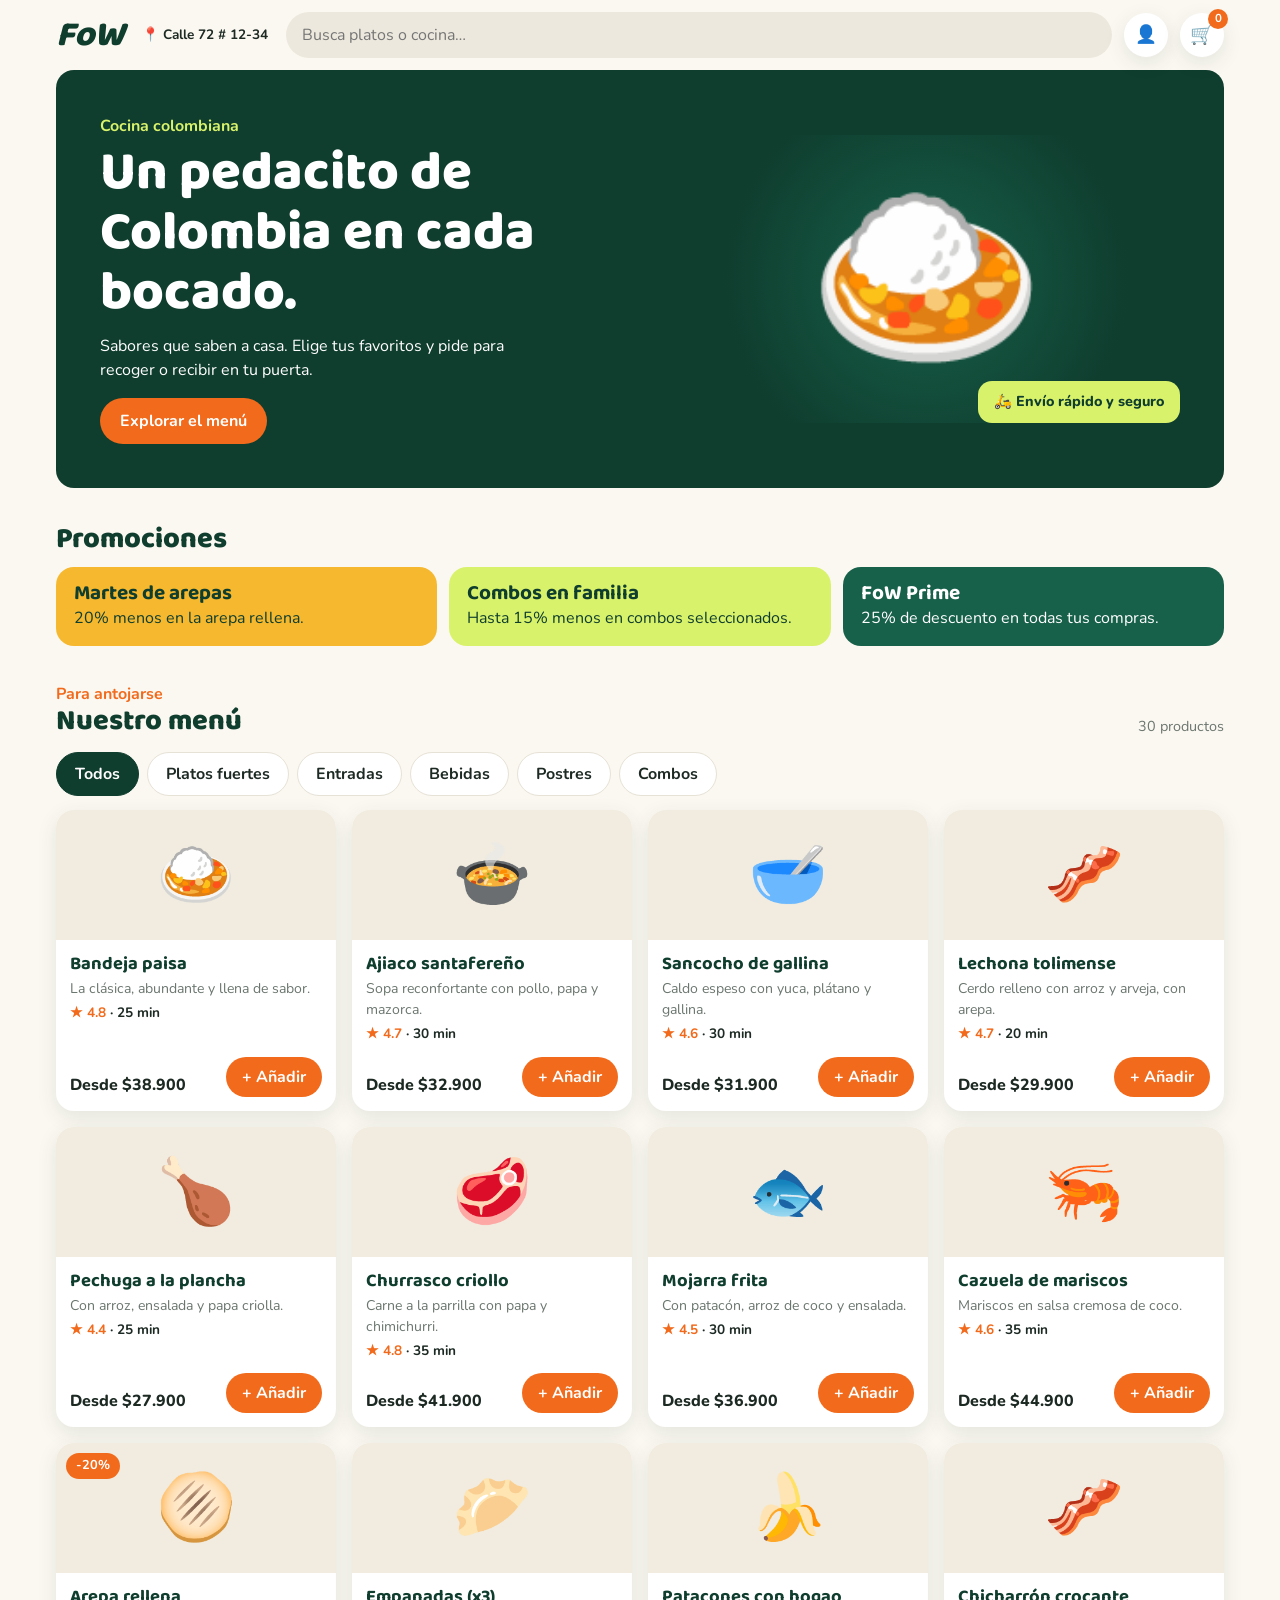
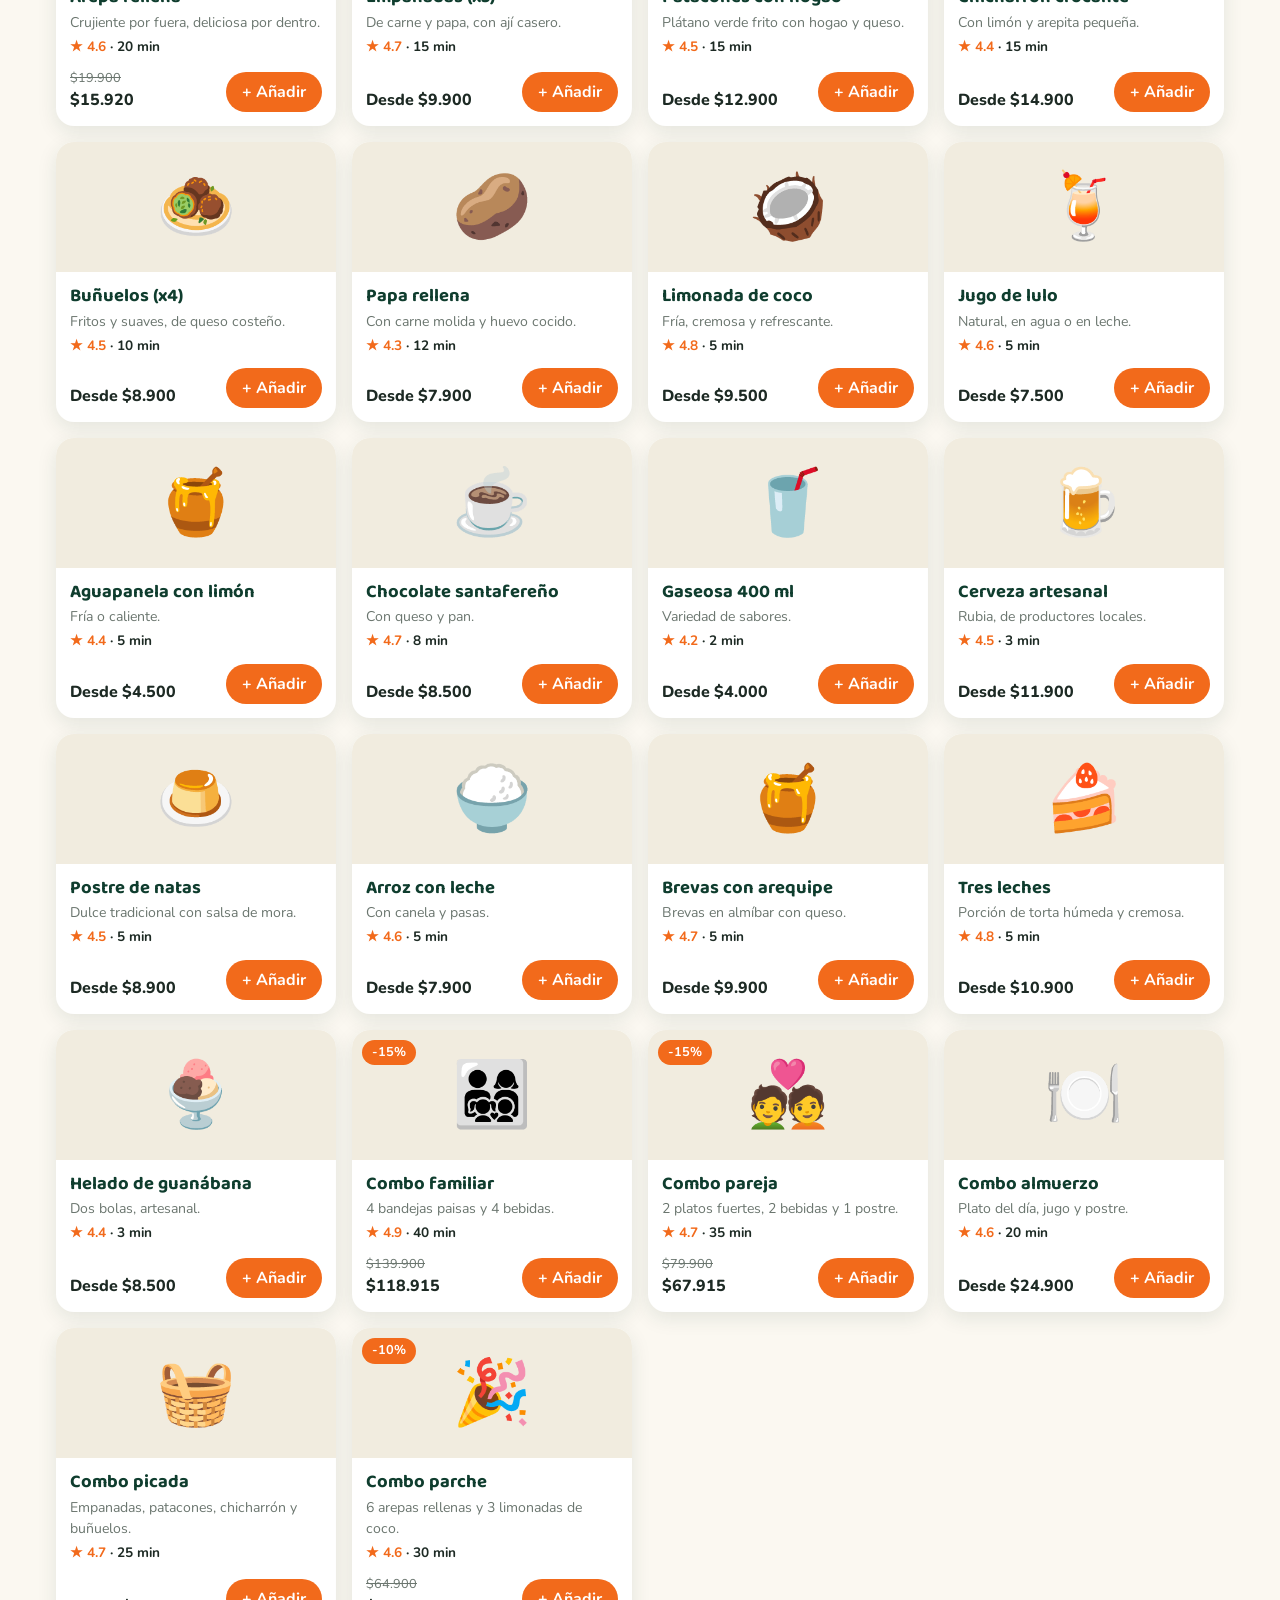
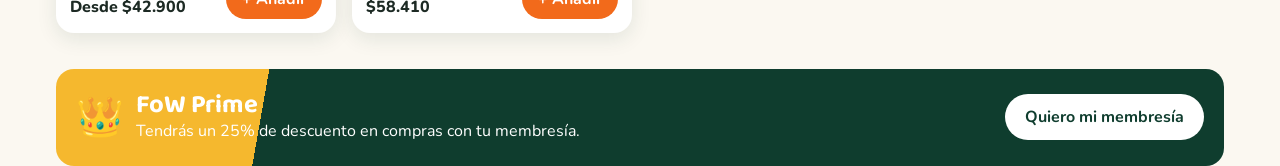
==== food-on-wheels/cliente/index.html @ 24bee3ff "feat: fronted terminado en espera del backend" ====
<!DOCTYPE html>
<html lang="es">
<head>
<meta charset="UTF-8">
<meta name="viewport" content="width=device-width, initial-scale=1">
<title>FoW – Food on Wheels</title>
<link rel="preconnect" href="https://fonts.googleapis.com">
<link rel="preconnect" href="https://fonts.gstatic.com" crossorigin>
<link href="https://fonts.googleapis.com/css2?family=Baloo+2:wght@600;800&family=Nunito:wght@400;600;700&display=swap" rel="stylesheet">
<link rel="stylesheet" href="css/cliente.css">
</head>
<body>

<header class="top">
  <a href="#inicio" class="logo">FoW</a>
  <button class="dir" type="button" aria-label="Dirección de entrega">📍 Calle 72 # 12-34</button>
  <label class="buscador">
    <span class="sr">Buscar</span>
    <input type="search" id="buscar" placeholder="Busca platos o cocina…">
  </label>
  <button class="btn-icono" id="btnCuenta" type="button" aria-label="Mi cuenta">👤</button>
  <button class="btn-icono" id="btnCarrito" type="button" aria-label="Abrir carrito">🛒<span class="burbuja" id="contador">0</span></button>
</header>

<main id="inicio">
  <section class="hero">
    <div class="hero-texto">
      <p class="hero-etiqueta">Cocina colombiana</p>
      <h1>Un pedacito de Colombia en cada bocado.</h1>
      <p>Sabores que saben a casa. Elige tus favoritos y pide para recoger o recibir en tu puerta.</p>
      <a class="btn btn-naranja" href="#menu">Explorar el menú</a>
    </div>
    <div class="hero-plato" aria-hidden="true">🍛<span class="sello">🛵 Envío rápido y seguro</span></div>
  </section>

  <section class="promos" id="promos" aria-labelledby="t-promos">
    <h2 id="t-promos">Promociones</h2>
    <div class="promos-lista" id="listaPromos"></div>
  </section>

  <section class="menu" id="menu" aria-labelledby="t-menu">
    <div class="menu-cab">
      <div>
        <p class="etiqueta-naranja">Para antojarse</p>
        <h2 id="t-menu">Nuestro menú</h2>
      </div>
      <p class="menu-info" id="infoResultados"></p>
    </div>
    <nav class="categorias" id="categorias" aria-label="Categorías"></nav>
    <div class="grilla" id="grilla"></div>
  </section>

  <section class="prime" id="prime">
    <span class="prime-corona" aria-hidden="true">👑</span>
    <div>
      <h2>FoW Prime</h2>
      <p>Tendrás un 25% de descuento en compras con tu membresía.</p>
    </div>
    <button class="btn btn-blanco" id="btnPrime" type="button">Quiero mi membresía</button>
  </section>
</main>

<nav class="nav-movil" aria-label="Navegación principal">
  <a href="#inicio" class="activo">🏠<span>Inicio</span></a>
  <a href="#menu">🔍<span>Menú</span></a>
  <a href="#promos">🏷️<span>Ofertas</span></a>
  <button type="button" id="btnCuenta2">👤<span>Cuenta</span></button>
</nav>

<!-- Carrito -->
<div class="velo" id="velo" hidden></div>
<aside class="carrito" id="carrito" aria-label="Tu pedido" aria-hidden="true">
  <header class="carrito-cab">
    <h2>Tu pedido</h2>
    <button class="btn-icono" id="cerrarCarrito" type="button" aria-label="Cerrar carrito">✕</button>
  </header>
  <div class="carrito-items" id="itemsCarrito"></div>
  <footer class="carrito-pie">
    <dl class="totales">
      <div><dt>Subtotal</dt><dd id="tSub">$0</dd></div>
      <div id="filaPrime" hidden><dt>Descuento Prime (25%)</dt><dd id="tPrime">$0</dd></div>
      <div class="total"><dt>Total estimado</dt><dd id="tTotal">$0</dd></div>
    </dl>
    <button class="btn btn-naranja btn-ancho" id="btnContinuar" type="button">Continuar</button>
  </footer>
</aside>

<!-- Iniciar sesión -->
<dialog id="dlgLogin">
  <form id="formLogin" class="form">
    <h2>Inicia sesión</h2>
    <p class="nota" id="msgLogin">Entra con tu cuenta para pedir y ver tus datos.</p>
    <label>Correo electrónico<input name="correo" type="email" required autocomplete="email" placeholder="maria@correo.com"></label>
    <label>Contraseña<input name="clave" type="password" required autocomplete="current-password"></label>
    <p class="error" id="errLogin" role="alert"></p>
    <div class="acciones">
      <button class="btn btn-gris" type="button" data-cerrar>Cancelar</button>
      <button class="btn btn-verde" type="submit">Entrar</button>
    </div>
    <p class="nota">¿Aún no tienes cuenta? <button class="enlace" type="button" data-ir="dlgRegistro">Crear cuenta</button></p>
  </form>
</dialog>

<!-- Crear cuenta -->
<dialog id="dlgRegistro">
  <form id="formRegistro" class="form">
    <h2>Únete a la mesa</h2>
    <p class="nota">Crea tu cuenta para poder pedir y guardar tus datos.</p>
    <label>Nombre completo<input name="nombre" required placeholder="Ej. María López"></label>
    <label>Teléfono<input name="telefono" type="tel" required pattern="[0-9 ]{7,15}" placeholder="Ej. 300 123 4567"></label>
    <label>Correo electrónico<input name="correo" type="email" required autocomplete="email" placeholder="maria@correo.com"></label>
    <label>Contraseña (mínimo 6 caracteres)<input name="clave" type="password" required minlength="6" autocomplete="new-password"></label>
    <p class="error" id="errRegistro" role="alert"></p>
    <div class="acciones">
      <button class="btn btn-gris" type="button" data-cerrar>Cancelar</button>
      <button class="btn btn-verde" type="submit">Crear cuenta</button>
    </div>
    <p class="nota">¿Ya tienes cuenta? <button class="enlace" type="button" data-ir="dlgLogin">Inicia sesión</button></p>
  </form>
</dialog>

<!-- Perfil -->
<dialog id="dlgPerfil">
  <form id="formPerfil" class="form">
    <div class="perfil-cab">
      <span class="avatar" id="avatar" aria-hidden="true"></span>
      <div><h2>Mi perfil</h2><p class="insignia" id="estadoPrime"></p></div>
      <button class="btn-icono" type="button" data-cerrar aria-label="Cerrar">✕</button>
    </div>
    <label>Nombre completo<input name="nombre" required></label>
    <label>Teléfono<input name="telefono" type="tel" required pattern="[0-9 ]{7,15}"></label>
    <label>Correo electrónico<input name="correo" type="email" readonly></label>
    <label>Dirección habitual<input name="direccion" placeholder="Calle 72 # 12-34, Apto 201"></label>
    <label>Nueva contraseña (opcional)<input name="clave" type="password" minlength="6" autocomplete="new-password"></label>
    <p class="error" id="errPerfil" role="alert"></p>
    <h3>Mis pedidos</h3>
    <ul class="pedidos" id="misPedidos"></ul>
    <div class="acciones">
      <button class="btn btn-gris" type="button" id="btnSalir">Cerrar sesión</button>
      <button class="btn btn-verde" type="submit">Guardar cambios</button>
    </div>
  </form>
</dialog>

<!-- Datos del pedido -->
<dialog id="dlgPedido">
  <form method="dialog" id="formPedido" class="form">
    <h2>Tus datos</h2>
    <label>Nombre completo<input name="nombre" required></label>
    <label>Teléfono<input name="telefono" type="tel" required></label>
    <label>¿Cómo lo quieres recibir?
      <select name="entrega" id="selEntrega">
        <option value="domicilio">Entrega a domicilio</option>
        <option value="recoger">Recoger en el local</option>
      </select>
    </label>
    <label id="lblDireccion">Dirección de entrega<input name="direccion" placeholder="Calle 72 # 12-34, Apto 201"></label>
    <label>Indicaciones adicionales (opcional)<input name="notas" placeholder="Ej. Llamar al portero"></label>
    <p class="nota">Esta es una solicitud de pedido, no una confirmación. Nos pondremos en contacto contigo para coordinar los detalles.</p>
    <div class="acciones">
      <button class="btn btn-gris" type="button" data-cerrar>Volver</button>
      <button class="btn btn-verde" type="submit">Enviar solicitud de pedido</button>
    </div>
  </form>
</dialog>

<div class="aviso" id="aviso" role="status" aria-live="polite"></div>

<script src="js/productos.js"></script>
<script src="js/cliente.js"></script>
</body>
</html>
---- food-on-wheels/cliente/css/cliente.css ----
:root{
  --verde:#0f3d2e; --verde-2:#17604a; --naranja:#f26a1b; --lima:#d9f26b; --amarillo:#f5b82e;
  --crema:#fbf8f1; --blanco:#fff; --tinta:#1d2a24; --gris:#6b766f; --linea:#e7e2d6;
  --radio:18px; --sombra:0 6px 20px rgba(15,61,46,.10);
  --f-titulo:"Baloo 2","Trebuchet MS",sans-serif; --f-texto:"Nunito","Segoe UI",sans-serif;
}
*{box-sizing:border-box;margin:0}
html{scroll-behavior:smooth;scroll-padding-top:90px}
body{font-family:var(--f-texto);background:var(--crema);color:var(--tinta);line-height:1.5;padding-bottom:76px}
h1,h2,h3,.logo{font-family:var(--f-titulo);line-height:1.1}
button,input,select{font:inherit;color:inherit}
button{cursor:pointer}
a{color:inherit;text-decoration:none}
:focus-visible{outline:3px solid var(--naranja);outline-offset:2px}
.sr{position:absolute;width:1px;height:1px;overflow:hidden;clip:rect(0 0 0 0)}
main,.top{max-width:1200px;margin-inline:auto}
main{padding:0 16px}

/* Encabezado */
.top{position:sticky;top:0;z-index:20;display:grid;grid-template-columns:auto 1fr auto auto;gap:10px 12px;align-items:center;padding:12px 16px;background:var(--crema)}
.logo{font-size:2.2rem;font-weight:800;color:var(--verde);font-style:italic}
.dir{justify-self:start;background:none;border:0;font-weight:700;font-size:.85rem}
.buscador{grid-column:1/-1;order:5}
.buscador input{width:100%;padding:11px 16px;border-radius:999px;border:0;background:#ece8dd}
.btn-icono{position:relative;width:44px;height:44px;border-radius:50%;border:0;background:var(--blanco);font-size:1.2rem;box-shadow:var(--sombra)}
.burbuja{position:absolute;top:-4px;right:-4px;min-width:20px;height:20px;padding:0 5px;border-radius:10px;background:var(--naranja);color:#fff;font-size:.72rem;font-weight:700;display:grid;place-items:center}

/* Botones */
.btn{display:inline-flex;align-items:center;justify-content:center;gap:6px;padding:11px 20px;border:0;border-radius:999px;font-weight:700}
.btn-naranja{background:var(--naranja);color:#fff}
.btn-verde{background:var(--verde);color:#fff}
.btn-gris{background:#ece8dd}
.btn-blanco{background:#fff;color:var(--verde)}
.btn-ancho{width:100%}
.btn:hover{filter:brightness(1.07)}

/* Hero */
.hero{display:grid;gap:16px;padding:24px;border-radius:var(--radio);background:var(--verde);color:#fff;overflow:hidden}
.hero-etiqueta{color:var(--lima);font-weight:700}
.hero h1{font-size:2.2rem;font-weight:800;margin:6px 0 10px}
.hero p{max-width:46ch}
.hero .btn{margin-top:16px}
.hero-plato{position:relative;display:grid;place-items:center;font-size:7rem;min-height:150px;background:radial-gradient(circle,var(--verde-2),transparent 70%)}
.sello{position:absolute;right:0;bottom:0;padding:10px 16px;border-radius:14px;background:var(--lima);color:var(--verde);font-size:.9rem;font-weight:800;font-family:var(--f-texto)}

/* Promos */
.promos,.menu{margin-top:36px}
.promos h2,.menu h2{font-size:1.8rem;font-weight:800;color:var(--verde)}
.promos-lista{display:grid;gap:12px;margin-top:12px}
.promo{display:block;text-align:left;width:100%;padding:16px 18px;border:0;border-radius:var(--radio);background:var(--amarillo);color:var(--verde)}
.promo:nth-child(2){background:var(--lima)}
.promo:nth-child(3){background:var(--verde-2);color:#fff}
.promo h3{font-size:1.3rem}

/* Menú */
.etiqueta-naranja{color:var(--naranja);font-weight:700}
.menu-cab{display:flex;flex-wrap:wrap;justify-content:space-between;align-items:end;gap:8px}
.menu-info{color:var(--gris);font-size:.9rem}
.categorias{display:flex;gap:8px;overflow-x:auto;padding:14px 0;scrollbar-width:none}
.chip{flex:none;padding:9px 18px;border:1px solid var(--linea);border-radius:999px;background:#fff;font-weight:700}
.chip[aria-pressed="true"]{background:var(--verde);border-color:var(--verde);color:#fff}
.grilla{display:grid;grid-template-columns:repeat(auto-fill,minmax(250px,1fr));gap:16px}
.tarjeta{display:flex;flex-direction:column;background:#fff;border-radius:var(--radio);box-shadow:var(--sombra);overflow:hidden}
.tarjeta-img{position:relative;display:grid;place-items:center;height:130px;font-size:4rem;background:#f1ecdf}
.etiqueta-desc{position:absolute;top:10px;left:10px;padding:3px 10px;border-radius:999px;background:var(--naranja);color:#fff;font-size:.8rem;font-weight:700}
.tarjeta-cuerpo{display:flex;flex-direction:column;gap:4px;flex:1;padding:14px}
.tarjeta h3{font-size:1.15rem;color:var(--verde)}
.tarjeta p{font-size:.88rem;color:var(--gris)}
.meta{font-size:.85rem;font-weight:700}
.meta b{color:var(--naranja)}
.tarjeta-pie{display:flex;justify-content:space-between;align-items:end;gap:8px;margin-top:auto;padding-top:8px}
.precio{font-weight:800}
.precio s{display:block;color:var(--gris);font-weight:400;font-size:.8rem}
.btn-anadir{padding:8px 16px;border:0;border-radius:999px;background:var(--naranja);color:#fff;font-weight:700}
.vacio{grid-column:1/-1;padding:32px;text-align:center;color:var(--gris)}

/* Prime */
.prime{display:grid;gap:12px;align-items:center;margin-top:36px;padding:20px;border-radius:var(--radio);background:linear-gradient(100deg,var(--amarillo) 0 18%,var(--verde) 18%);color:#fff}
.prime-corona{font-size:2.4rem}
.prime h2{font-size:1.6rem}

/* Carrito */
.velo{position:fixed;inset:0;z-index:30;background:rgba(15,40,30,.5)}
.carrito{position:fixed;top:0;right:0;bottom:0;z-index:40;display:flex;flex-direction:column;width:min(420px,100%);background:#fff;transform:translateX(100%);transition:transform .25s}
.carrito.abierto{transform:none}
.carrito-cab{display:flex;justify-content:space-between;align-items:center;padding:16px 20px;background:#e5efe8}
.carrito-items{flex:1;overflow-y:auto;padding:12px 20px}
.item{display:grid;grid-template-columns:56px 1fr auto;gap:12px;align-items:center;padding:12px 0;border-bottom:1px solid var(--linea)}
.item-emoji{display:grid;place-items:center;height:56px;border-radius:12px;background:#f1ecdf;font-size:1.9rem}
.item b{display:block}
.cantidad{display:flex;align-items:center;gap:8px}
.cantidad button{width:30px;height:30px;border-radius:50%;border:1px solid var(--naranja);background:#fff;color:var(--naranja);font-weight:800}
.carrito-pie{padding:16px 20px;border-top:1px solid var(--linea)}
.totales div{display:flex;justify-content:space-between;padding:2px 0}
.totales .total{margin:6px 0 14px;font-size:1.25rem;font-weight:800}

/* Formularios */
dialog{margin:auto;width:min(480px,calc(100% - 24px));padding:0;border:0;border-radius:var(--radio)}
dialog::backdrop{background:rgba(15,40,30,.55)}
.form{display:grid;gap:12px;padding:22px}
.form h2{color:var(--verde);font-size:1.6rem}
.form label{display:grid;gap:4px;font-size:.85rem;font-weight:700}
.form input,.form select{padding:11px 14px;border:1px solid var(--linea);border-radius:10px;background:#fbfaf6}
.nota{font-size:.8rem;color:var(--gris)}
.acciones{display:flex;justify-content:flex-end;gap:8px;flex-wrap:wrap}
.aviso{position:fixed;left:50%;bottom:90px;z-index:60;padding:12px 20px;border-radius:999px;background:var(--verde);color:#fff;font-weight:700;transform:translate(-50%,30px);opacity:0;pointer-events:none;transition:.25s}
.aviso.ver{transform:translate(-50%,0);opacity:1}

/* Navegación móvil */
.nav-movil{position:fixed;left:0;right:0;bottom:0;z-index:25;display:grid;grid-template-columns:repeat(4,1fr);background:#fff;border-top:1px solid var(--linea);padding:6px 0 10px}
.nav-movil a,.nav-movil button{display:grid;justify-items:center;border:0;background:none;font-size:1.2rem;color:var(--gris)}
.nav-movil span{font-size:.72rem;font-weight:700}
.nav-movil .activo{color:var(--verde)}

/* Tablet y PC */
@media (min-width:700px){
  .top{grid-template-columns:auto auto 1fr auto auto}
  .buscador{grid-column:auto;order:0}
  .promos-lista{grid-template-columns:repeat(3,1fr)}
  .prime{grid-template-columns:auto 1fr auto}
}
@media (min-width:960px){
  body{padding-bottom:0}
  .nav-movil{display:none}
  .hero{grid-template-columns:1.1fr 1fr;padding:44px;align-items:center}
  .hero h1{font-size:3.4rem}
  .hero-plato{font-size:12rem;min-height:260px}
}


/* Cuenta y perfil */
.error{min-height:1.1em;font-size:.85rem;font-weight:700;color:#b3261e}
.enlace{padding:0;border:0;background:none;color:var(--verde);font-weight:700;text-decoration:underline}
.perfil-cab{display:flex;align-items:center;gap:12px}
.perfil-cab .btn-icono{margin-left:auto;box-shadow:none;background:#ece8dd}
.avatar{display:grid;place-items:center;width:52px;height:52px;border-radius:50%;background:var(--naranja);color:#fff;font:800 1.5rem var(--f-titulo)}
.insignia{font-size:.85rem;color:var(--gris)}
.form h3{font-size:1.1rem;color:var(--verde)}
.pedidos{display:grid;gap:6px;max-height:140px;overflow-y:auto;padding:0;list-style:none;font-size:.88rem}
.pedidos li{display:grid;grid-template-columns:1fr auto auto;gap:12px;padding:8px 12px;border-radius:10px;background:#f4f1e8}
.pedidos em{color:var(--naranja);font-style:normal;font-weight:700}
#btnCuenta{font:800 1.1rem var(--f-titulo)}

/* Animaciones */
.btn,.btn-anadir,.btn-icono,.chip,.promo,.cantidad button{transition:transform .18s,box-shadow .18s,background .2s,color .2s,border-color .2s}
.btn:hover,.btn-anadir:hover,.promo:hover{transform:translateY(-2px);box-shadow:0 8px 18px rgba(15,61,46,.22)}
.btn-icono:hover{transform:scale(1.1)}
.btn:active,.btn-anadir:active,.btn-icono:active,.chip:active,.promo:active,.cantidad button:active{transform:scale(.94);box-shadow:none}
.chip:hover{border-color:var(--verde)}
.cantidad button:hover{background:var(--naranja);color:#fff}
.tarjeta{transition:transform .25s,box-shadow .25s;animation:entra .4s backwards;animation-delay:calc(var(--i,0)*35ms)}
.tarjeta:hover{transform:translateY(-6px);box-shadow:0 14px 28px rgba(15,61,46,.18)}
.tarjeta-img{transition:font-size .25s}
.tarjeta:hover .tarjeta-img{font-size:4.7rem}
.hero-plato{animation:flota 4s ease-in-out infinite}
.burbuja.pop{animation:pop .35s}
.item{animation:entra .3s backwards}
.velo{animation:aparece .25s}
dialog[open]{animation:abre .25s}
dialog[open]::backdrop{animation:aparece .25s}
@keyframes entra{from{opacity:0;transform:translateY(14px)}}
@keyframes flota{50%{transform:translateY(-8px)}}
@keyframes pop{50%{transform:scale(1.5)}}
@keyframes aparece{from{opacity:0}}
@keyframes abre{from{opacity:0;transform:translateY(20px) scale(.96)}}
@media (prefers-reduced-motion:reduce){*,::backdrop{transition:none!important;animation:none!important;scroll-behavior:auto!important}}

/* Productos agotados */
.tarjeta.agotado .tarjeta-img{filter:grayscale(1);opacity:.55}
.tarjeta.agotado h3{color:var(--gris)}
.etiqueta-agotado{background:#3b3b3b}
.btn-anadir:disabled{background:#c9c4b6;cursor:not-allowed;transform:none;box-shadow:none}
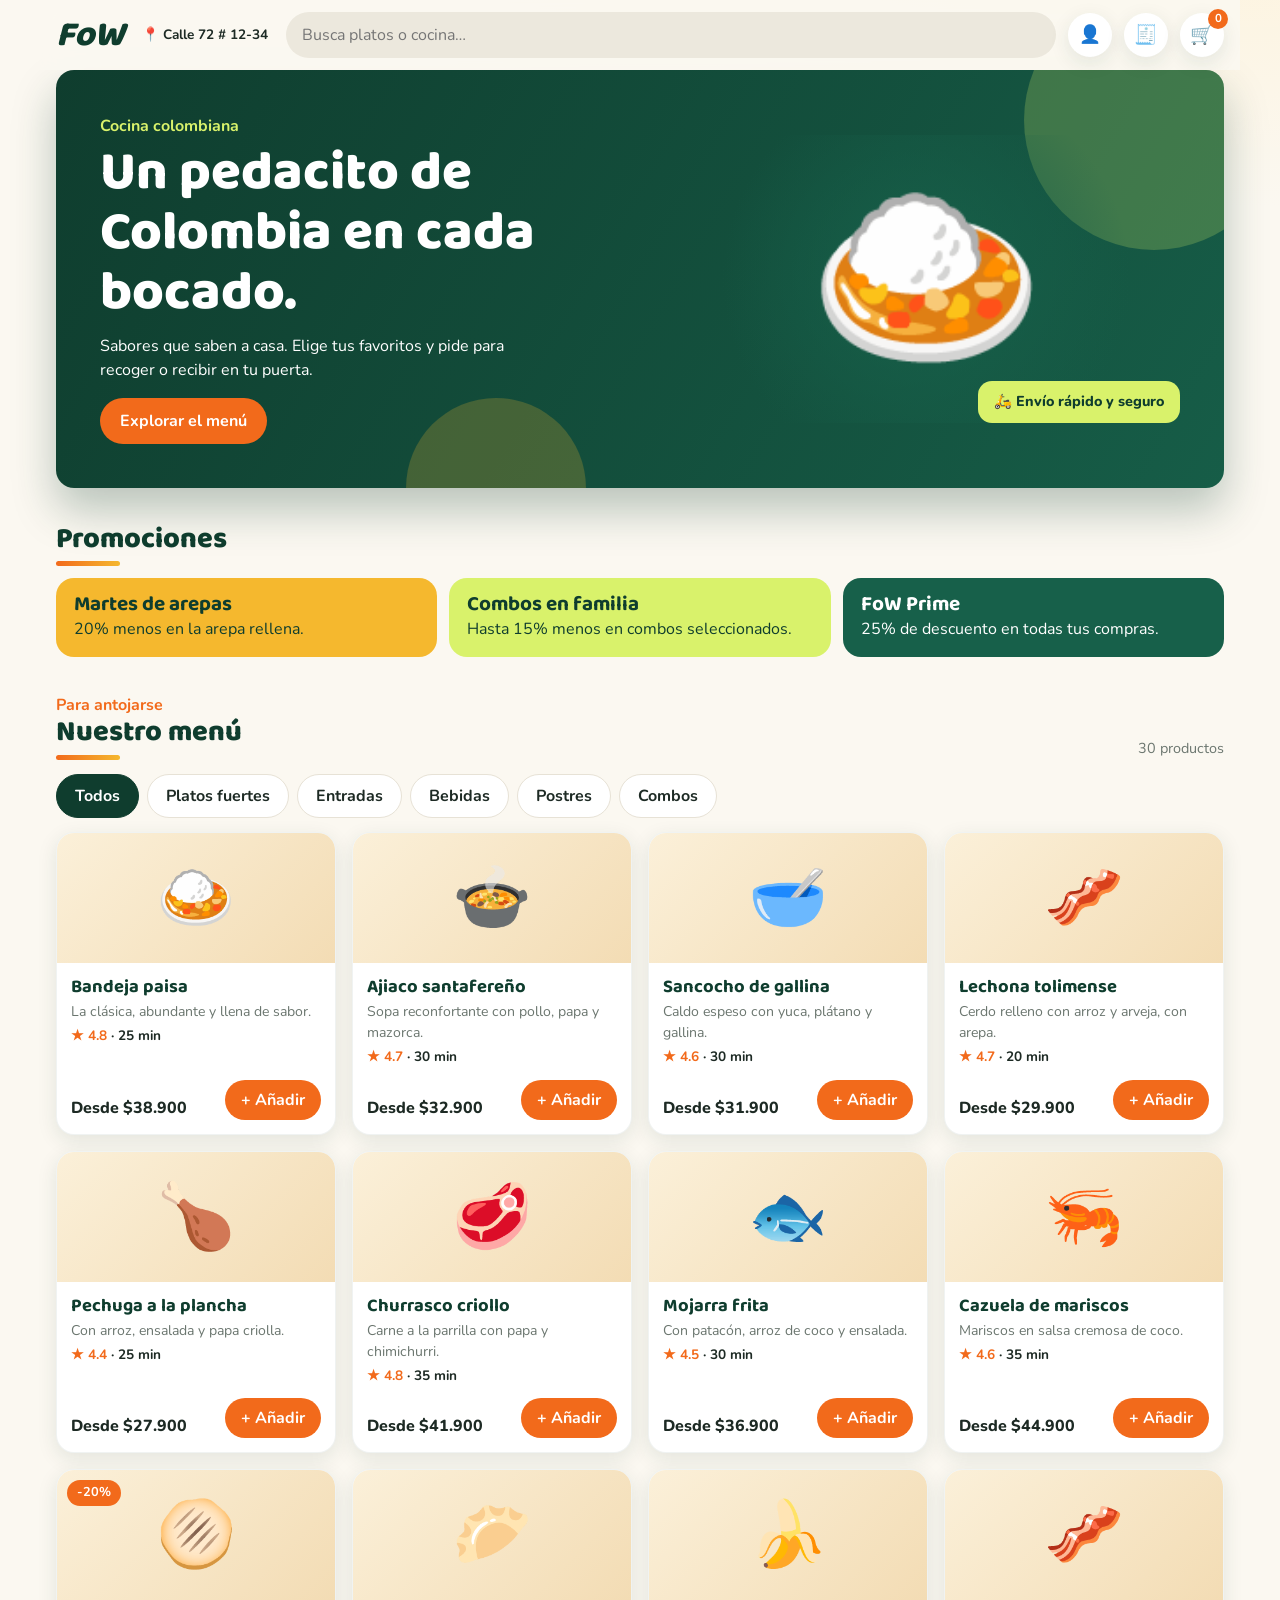
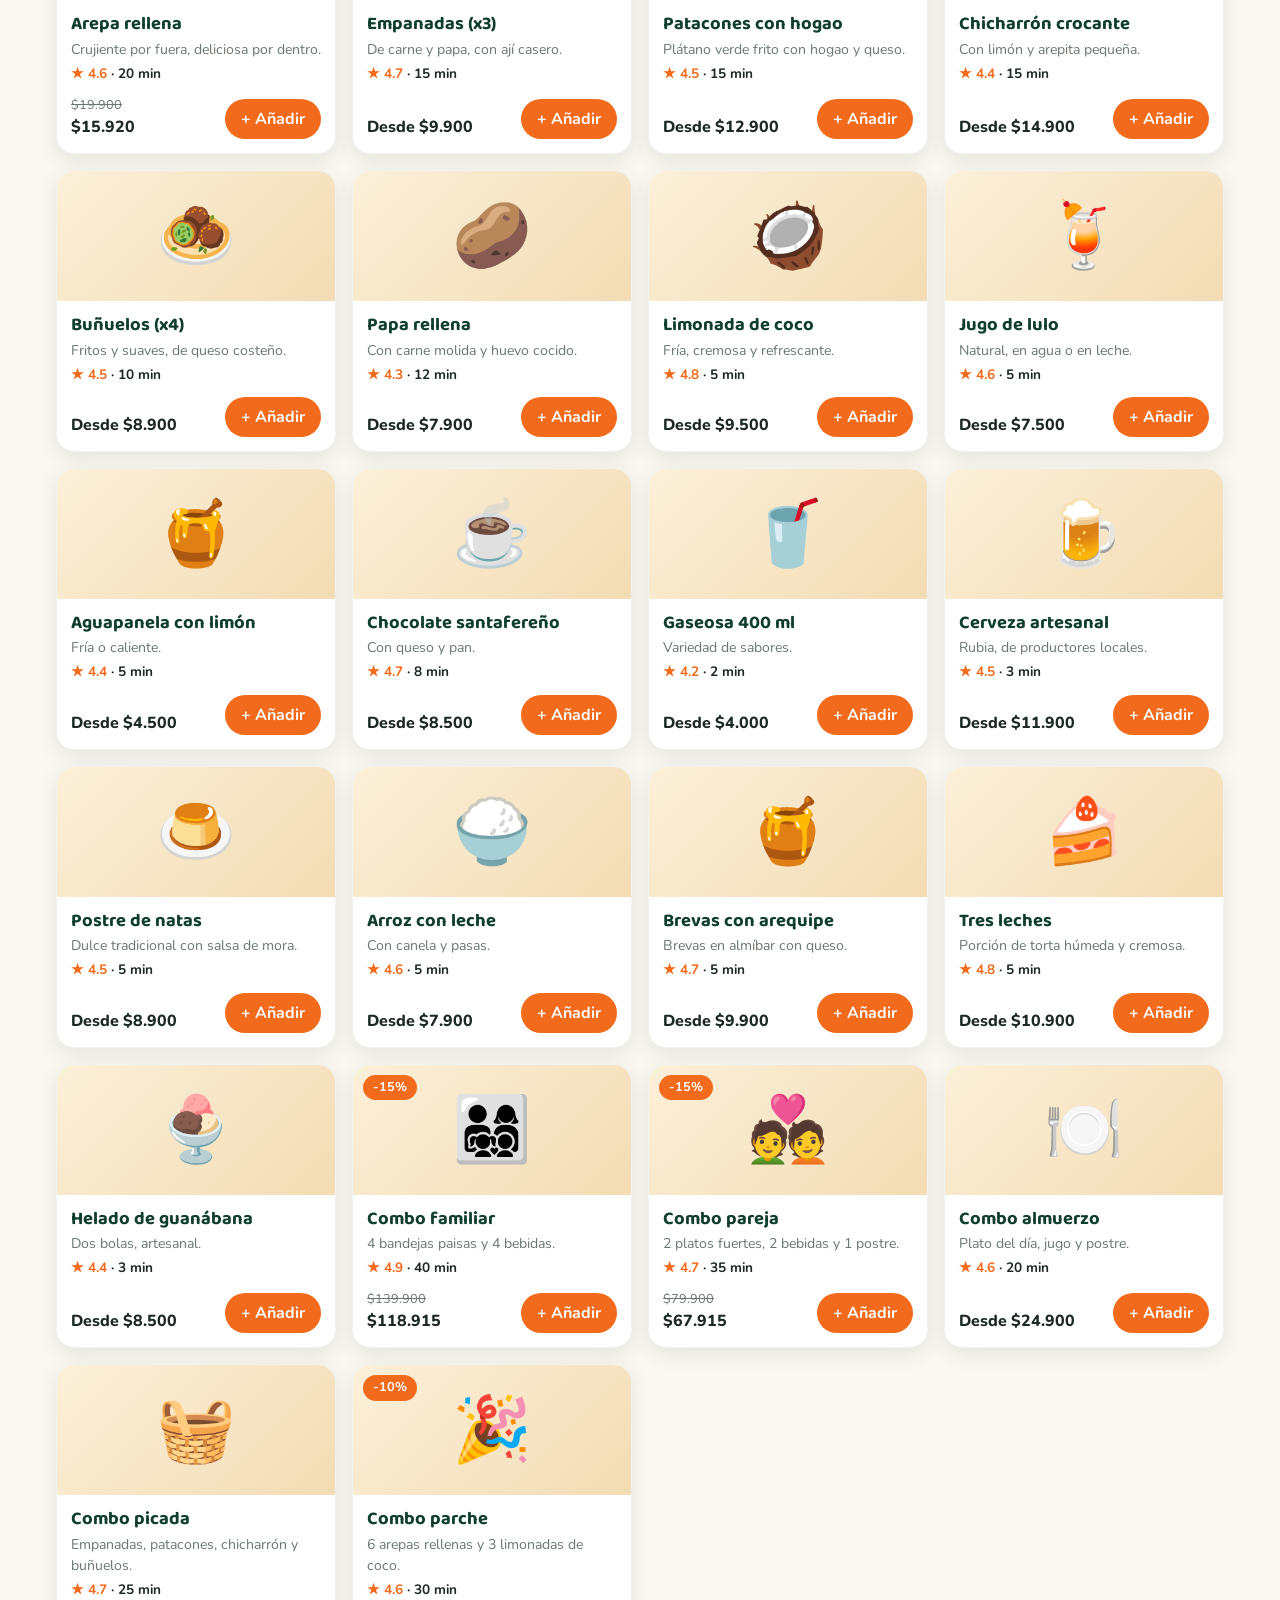
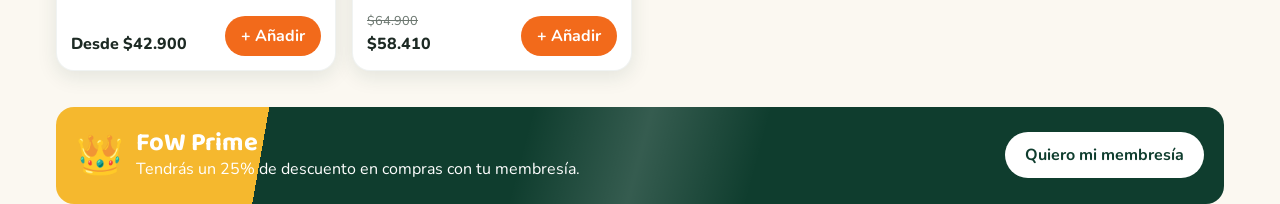
==== commit 2ec383ba: "feat: estili visual terminado" ====
--- a/food-on-wheels/cliente/index.html
+++ b/food-on-wheels/cliente/index.html
@@ -10,6 +10,7 @@
 <link rel="stylesheet" href="css/cliente.css">
 </head>
 <body>
+<div class="splash" id="splash"><span>🛵</span><b>Food on Wheels</b></div>
 
 <header class="top">
   <a href="#inicio" class="logo">FoW</a>
@@ -19,18 +20,19 @@
     <input type="search" id="buscar" placeholder="Busca platos o cocina…">
   </label>
   <button class="btn-icono" id="btnCuenta" type="button" aria-label="Mi cuenta">👤</button>
+  <button class="btn-icono" id="btnPedidos" type="button" aria-label="Mis pedidos">🧾<span class="burbuja" id="contPedidos" hidden>0</span></button>
   <button class="btn-icono" id="btnCarrito" type="button" aria-label="Abrir carrito">🛒<span class="burbuja" id="contador">0</span></button>
 </header>
 
 <main id="inicio">
   <section class="hero">
     <div class="hero-texto">
-      <p class="hero-etiqueta">Cocina colombiana</p>
-      <h1>Un pedacito de Colombia en cada bocado.</h1>
-      <p>Sabores que saben a casa. Elige tus favoritos y pide para recoger o recibir en tu puerta.</p>
-      <a class="btn btn-naranja" href="#menu">Explorar el menú</a>
+      <p class="hero-etiqueta" id="hEtiqueta">Cocina colombiana</p>
+      <h1 id="hTitulo">Un pedacito de Colombia en cada bocado.</h1>
+      <p id="hTexto">Sabores que saben a casa. Elige tus favoritos y pide para recoger o recibir en tu puerta.</p>
+      <a class="btn btn-naranja" href="#menu" id="hBoton">Explorar el menú</a>
     </div>
-    <div class="hero-plato" aria-hidden="true">🍛<span class="sello">🛵 Envío rápido y seguro</span></div>
+    <div class="hero-plato" id="hPlato" aria-hidden="true"><span id="hEmoji">🍛</span><span class="sello">🛵 Envío rápido y seguro</span></div>
   </section>
 
   <section class="promos" id="promos" aria-labelledby="t-promos">
@@ -63,7 +65,7 @@
 <nav class="nav-movil" aria-label="Navegación principal">
   <a href="#inicio" class="activo">🏠<span>Inicio</span></a>
   <a href="#menu">🔍<span>Menú</span></a>
-  <a href="#promos">🏷️<span>Ofertas</span></a>
+  <button type="button" id="btnPedidos2">🧾<span>Pedidos</span></button>
   <button type="button" id="btnCuenta2">👤<span>Cuenta</span></button>
 </nav>
 
@@ -83,6 +85,12 @@
     </dl>
     <button class="btn btn-naranja btn-ancho" id="btnContinuar" type="button">Continuar</button>
   </footer>
+</aside>
+
+<!-- Estado de mis pedidos -->
+<aside class="carrito" id="panelPedidos" aria-label="Mis pedidos" aria-hidden="true">
+  <header class="carrito-cab"><h2>Mis pedidos</h2><button class="btn-icono" id="cerrarPedidos" type="button" aria-label="Cerrar">✕</button></header>
+  <div class="carrito-items" id="listaPedidos"></div>
 </aside>
 
 <!-- Iniciar sesión -->
@@ -133,8 +141,6 @@
     <label>Dirección habitual<input name="direccion" placeholder="Calle 72 # 12-34, Apto 201"></label>
     <label>Nueva contraseña (opcional)<input name="clave" type="password" minlength="6" autocomplete="new-password"></label>
     <p class="error" id="errPerfil" role="alert"></p>
-    <h3>Mis pedidos</h3>
-    <ul class="pedidos" id="misPedidos"></ul>
     <div class="acciones">
       <button class="btn btn-gris" type="button" id="btnSalir">Cerrar sesión</button>
       <button class="btn btn-verde" type="submit">Guardar cambios</button>
@@ -164,6 +170,25 @@
   </form>
 </dialog>
 
+<!-- Compra de Prime -->
+<dialog id="dlgPrime">
+  <form id="formPrime" class="form">
+    <h2>Compra tu FoW Prime 👑</h2>
+    <p class="nota">25% de descuento en todas tus compras mientras dure tu membresía.</p>
+    <label>Plan<select name="plan"><option value="mensual">Mensual – $19.900</option><option value="trimestral">Trimestral – $49.900</option><option value="anual">Anual – $179.900</option></select></label>
+    <label>Método de pago<select name="metodo"><option value="tarjeta">Tarjeta crédito / débito</option><option value="nequi">Nequi</option><option value="daviplata">Daviplata</option></select></label>
+    <div class="campos" id="camposTarjeta">
+      <label>Nombre en la tarjeta<input name="titular" autocomplete="cc-name"></label>
+      <label>Número de tarjeta<input name="numero" inputmode="numeric" pattern="[0-9 ]{15,19}" autocomplete="cc-number" placeholder="0000 0000 0000 0000"></label>
+      <div class="par"><label>Vence (MM/AA)<input name="vence" pattern="(0[1-9]|1[0-2])/[0-9]{2}" placeholder="08/29" autocomplete="cc-exp"></label><label>CVV<input name="cvv" inputmode="numeric" pattern="[0-9]{3,4}" autocomplete="cc-csc"></label></div>
+    </div>
+    <div class="campos" id="camposBilletera" hidden><label>Celular de la cuenta<input name="celular" type="tel" pattern="[0-9 ]{10,13}" placeholder="300 123 4567"></label></div>
+    <p class="total-prime">Total a pagar: <b id="resumenPrime"></b></p>
+    <p class="nota">Pago de demostración: no se cobra nada ni se guarda ningún dato de tu tarjeta.</p>
+    <div class="acciones"><button class="btn btn-gris" type="button" data-cerrar>Cancelar</button><button class="btn btn-verde" type="submit">Pagar y activar</button></div>
+  </form>
+</dialog>
+
 <div class="aviso" id="aviso" role="status" aria-live="polite"></div>
 
 <script src="js/productos.js"></script>
--- a/food-on-wheels/cliente/css/cliente.css
+++ b/food-on-wheels/cliente/css/cliente.css
@@ -17,7 +17,7 @@
 main{padding:0 16px}
 
 /* Encabezado */
-.top{position:sticky;top:0;z-index:20;display:grid;grid-template-columns:auto 1fr auto auto;gap:10px 12px;align-items:center;padding:12px 16px;background:var(--crema)}
+.top{position:sticky;top:0;z-index:20;display:grid;grid-template-columns:auto 1fr auto auto auto;gap:10px 12px;align-items:center;padding:12px 16px;background:var(--crema)}
 .logo{font-size:2.2rem;font-weight:800;color:var(--verde);font-style:italic}
 .dir{justify-self:start;background:none;border:0;font-weight:700;font-size:.85rem}
 .buscador{grid-column:1/-1;order:5}
@@ -114,7 +114,7 @@
 
 /* Tablet y PC */
 @media (min-width:700px){
-  .top{grid-template-columns:auto auto 1fr auto auto}
+  .top{grid-template-columns:auto auto 1fr auto auto auto}
   .buscador{grid-column:auto;order:0}
   .promos-lista{grid-template-columns:repeat(3,1fr)}
   .prime{grid-template-columns:auto 1fr auto}
@@ -170,3 +170,67 @@
 .tarjeta.agotado h3{color:var(--gris)}
 .etiqueta-agotado{background:#3b3b3b}
 .btn-anadir:disabled{background:#c9c4b6;cursor:not-allowed;transform:none;box-shadow:none}
+
+/* Imágenes, banner editable y compra de Prime */
+[hidden]{display:none!important}
+.tarjeta-img{overflow:hidden}
+.tarjeta-img img{width:100%;height:100%;object-fit:cover}
+.item-emoji{overflow:hidden}.item-emoji img{width:100%;height:100%;object-fit:cover}
+.hero-plato.con-imagen{background-size:cover;background-position:center;border-radius:18px}
+.hero-plato.con-imagen #hEmoji{display:none}
+.campos{display:grid;gap:12px}
+.par{display:grid;grid-template-columns:2fr 1fr;gap:12px}
+.total-prime{font-size:1.1rem}.total-prime b{color:var(--naranja);font-family:var(--f-titulo);font-size:1.4rem}
+
+/* ===== Estilo mejorado y animaciones ===== */
+body{background:radial-gradient(1100px 480px at 95% -8%,#fff0cf,transparent),var(--crema)}
+.top{backdrop-filter:blur(10px);background:rgba(251,248,241,.86);transition:box-shadow .3s}.top.elevado{box-shadow:0 8px 24px rgba(15,61,46,.13)}
+.logo{display:inline-block;transition:transform .3s}.logo:hover{transform:rotate(-5deg) scale(1.1)}
+.splash{position:fixed;inset:0;z-index:100;display:grid;place-content:center;justify-items:center;gap:6px;background:var(--verde);color:var(--lima);font:800 1.9rem var(--f-titulo);transition:opacity .5s,visibility .5s}
+.splash.fuera{opacity:0;visibility:hidden}.splash span{font-size:3.2rem;animation:conduce .9s ease-in-out infinite alternate}
+@keyframes conduce{from{transform:translateX(-34px)}to{transform:translateX(34px) rotate(-4deg)}}
+.hero{position:relative;background:linear-gradient(120deg,#0f3d2e,#17604a 50%,#0f3d2e);background-size:220% 220%;animation:fluye 12s ease infinite;box-shadow:0 22px 44px rgba(15,61,46,.28)}
+.hero::before,.hero::after{content:"";position:absolute;border-radius:50%;pointer-events:none;opacity:.22}
+.hero::before{width:260px;height:260px;right:-60px;top:-80px;background:var(--lima);animation:deriva 9s ease-in-out infinite alternate}
+.hero::after{width:180px;height:180px;left:30%;bottom:-90px;background:var(--amarillo);animation:deriva 11s ease-in-out infinite alternate-reverse}
+.hero>*{position:relative;z-index:1}
+.hero-texto>*{animation:sube .8s backwards}.hero-texto>:nth-child(2){animation-delay:.1s}.hero-texto>:nth-child(3){animation-delay:.2s}.hero-texto>:nth-child(4){animation-delay:.3s}
+.hero-plato{animation:flota 4.5s ease-in-out infinite}.sello{animation:latido 2.4s infinite}
+@keyframes fluye{50%{background-position:100% 100%}}@keyframes deriva{to{transform:translate(-40px,30px) scale(1.15)}}
+@keyframes flota{50%{transform:translateY(-10px) rotate(2deg)}}@keyframes sube{from{opacity:0;transform:translateY(20px)}}
+@keyframes latido{0%{box-shadow:0 0 0 0 rgba(242,106,27,.5)}100%{box-shadow:0 0 0 12px rgba(242,106,27,0)}}
+.reveal{opacity:0;transform:translateY(34px);transition:opacity .8s,transform .8s}.reveal.visible{opacity:1;transform:none}
+.btn,.btn-anadir{position:relative;overflow:hidden}
+.btn::after,.btn-anadir::after{content:"";position:absolute;inset:0;background:linear-gradient(110deg,transparent 30%,rgba(255,255,255,.45) 50%,transparent 70%);transform:translateX(-120%);pointer-events:none}
+.btn:hover::after,.btn-anadir:hover::after{transform:translateX(120%);transition:transform .6s}.btn-anadir:disabled::after{display:none}
+.meneo{animation:meneo .55s}@keyframes meneo{25%{transform:rotate(-16deg) scale(1.15)}50%{transform:rotate(12deg)}75%{transform:rotate(-6deg)}}
+.menu h2::after,.promos h2::after{content:"";display:block;width:64px;height:5px;margin-top:6px;border-radius:3px;background:linear-gradient(90deg,var(--naranja),var(--amarillo));animation:regla 1s}
+@keyframes regla{from{width:0}}
+.chip:hover{transform:translateY(-2px)}.chip[aria-pressed="true"]{animation:pop .3s}
+.tarjeta{border:1px solid rgba(15,61,46,.06)}.tarjeta-img{background:linear-gradient(135deg,#fbf0d9,#f3dcb4)}
+.tarjeta-img img{transition:transform .5s}.tarjeta:hover .tarjeta-img img{transform:scale(1.12)}
+.promo{position:relative;overflow:hidden}.promo:hover{transform:translateY(-4px) rotate(-.6deg);box-shadow:0 12px 24px rgba(15,61,46,.2)}
+.prime{position:relative;overflow:hidden}
+.prime::after{content:"";position:absolute;inset:0;background:linear-gradient(105deg,transparent 40%,rgba(255,255,255,.16) 50%,transparent 60%);animation:brillo 4.5s infinite;pointer-events:none}
+@keyframes brillo{from{transform:translateX(-100%)}to{transform:translateX(100%)}}
+.prime-corona{display:inline-block;animation:corona 3s ease-in-out infinite}@keyframes corona{50%{transform:rotate(12deg) scale(1.14)}}
+.velo{backdrop-filter:blur(3px)}dialog::backdrop{backdrop-filter:blur(4px)}
+.carrito-cab{background:linear-gradient(90deg,#e5efe8,#f2f7ea)}
+
+/* Estado de mis pedidos */
+.pedido{margin:12px 0;padding:16px;border:1px solid var(--linea);border-radius:16px;background:#fff;box-shadow:var(--sombra);animation:sube .5s backwards;animation-delay:calc(var(--i,0)*90ms)}
+.pedido header,.pedido footer{display:flex;justify-content:space-between;align-items:center;gap:8px}
+.pedido header span{font-size:.8rem;color:var(--gris)}.pedido-items{margin:8px 0 14px;font-size:.9rem;color:var(--gris)}
+.pedido-cancel{padding:8px 12px;border-radius:10px;background:#fde2e0;color:#b3261e;font-weight:700;margin-bottom:10px}.pedido.cancelado{opacity:.75}
+.ruta{position:relative;display:flex;padding-top:24px;margin-bottom:12px}
+.ruta .barra{position:absolute;top:35px;left:calc(50% / var(--n));right:calc(50% / var(--n));height:4px;border-radius:2px;background:#e7e2d6;overflow:hidden}
+.ruta .barra::after{content:"";display:block;height:100%;width:calc(var(--p) * 100%);background:linear-gradient(90deg,var(--verde-2),var(--naranja));transition:width 1.3s cubic-bezier(.3,.8,.3,1);animation:llena 1.3s backwards}
+@keyframes llena{from{width:0}}
+.ruta .moto{position:absolute;top:0;left:calc(50% / var(--n) + (100% - 100% / var(--n)) * var(--p));transform:translateX(-50%);font-size:1.4rem;transition:left 1.3s cubic-bezier(.3,.8,.3,1);animation:rebote .5s ease-in-out infinite alternate}
+@keyframes rebote{to{transform:translateX(-50%) translateY(-3px)}}
+.paso{position:relative;flex:1;display:grid;justify-items:center;align-content:start;gap:6px;text-align:center}
+.paso u{display:grid;place-items:center;width:24px;height:24px;border-radius:50%;background:#fff;border:3px solid #e7e2d6;text-decoration:none;color:#fff;font-size:.7rem;z-index:1;transition:all .5s}
+.paso small{font-size:.68rem;font-weight:700;color:var(--gris)}
+.paso.hecho u{background:var(--verde-2);border-color:var(--verde-2)}.paso.hecho u::after{content:"✓"}
+.paso.actual u{background:var(--naranja);border-color:var(--naranja);animation:latido 1.4s infinite}.paso.actual small{color:var(--naranja)}
+@media(prefers-reduced-motion:reduce){.splash,.reveal{transition:none}.reveal{opacity:1;transform:none}}
